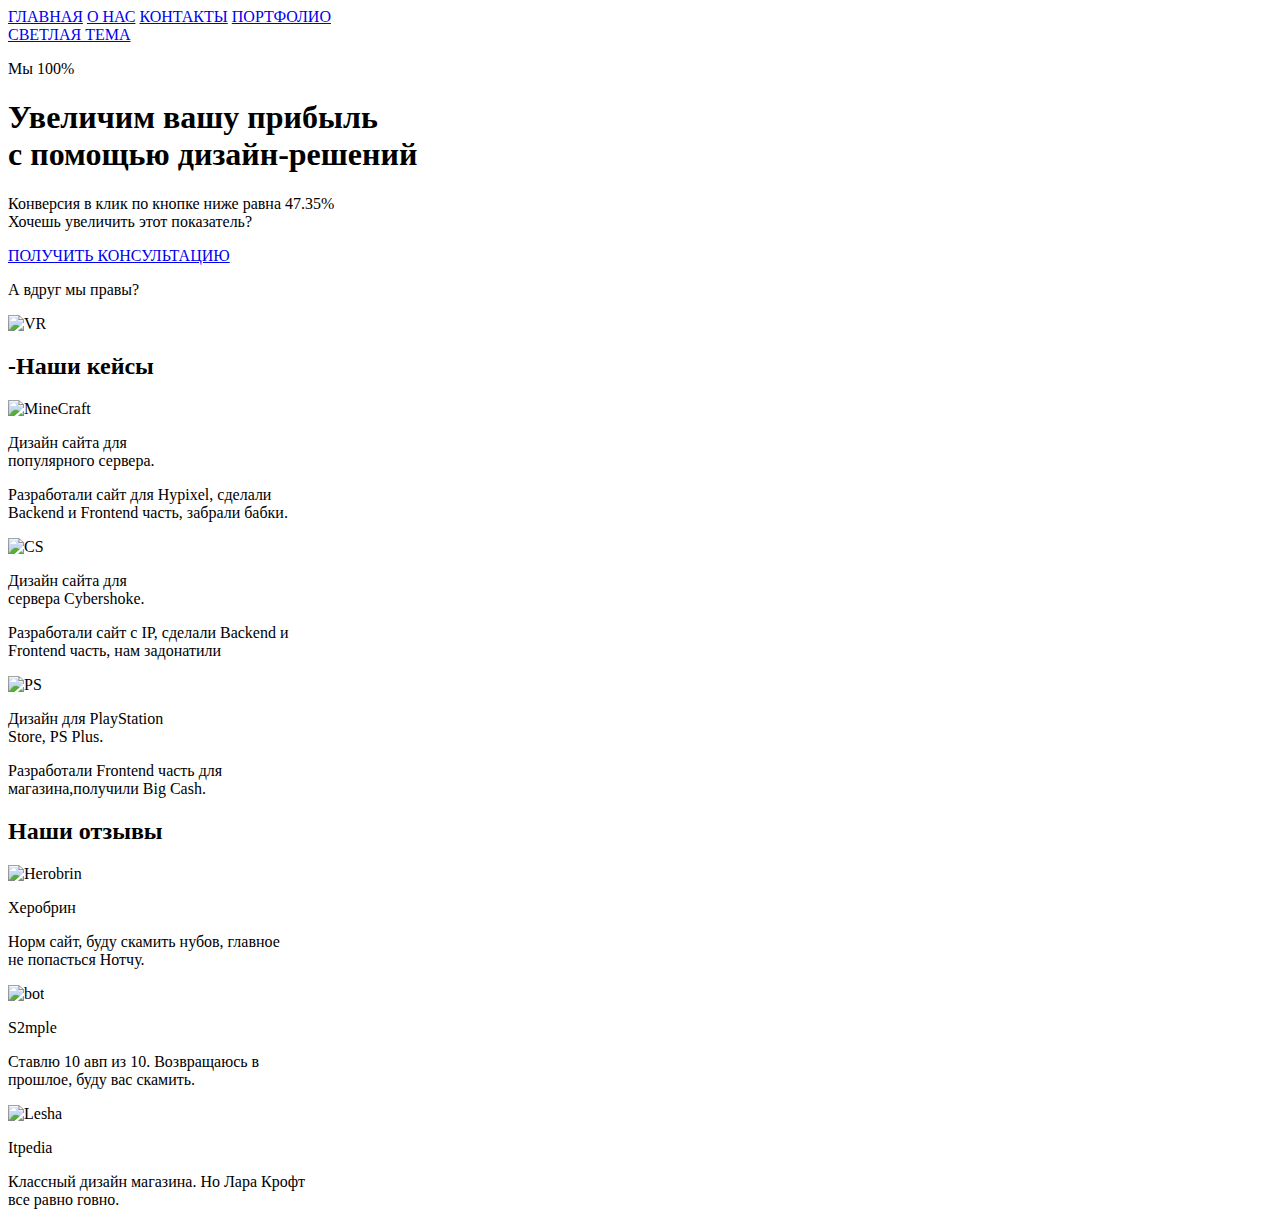
==== index.html @ b4ab96b1 "Add files via upload" ====
<!DOCTYPE html>
<html lang="en">
<head>
    <meta charset="UTF-8">
    <meta http-equiv="X-UA-Compatible" content="IE=edge">
    <meta name="viewport" content="width=device-width, initial-scale=1.0">
    <title>Document</title>
    <link rel="preconnect" href="https://fonts.googleapis.com">
<link rel="preconnect" href="https://fonts.gstatic.com" crossorigin>
<link href="https://fonts.googleapis.com/css2?family=Anonymous+Pro:wght@400;700&display=swap" rel="stylesheet">
<link rel="stylesheet" href="css/style.css">
</head>
<body>
    <div class="container">
        <header class="header">
            <div class="select">
                <div class="info">
                    <a href="#" class="ss" id="disbtn">ГЛАВНАЯ</a>
                    <a href="#" class="ss">О НАС</a>
                    <a href="#" class="ss">КОНТАКТЫ</a>
                    <a href="#" class="ss">ПОРТФОЛИО</a>
                </div>

                <div class="header-content">
                    <div class="button">
                        <a href="index2.html" class="knopka">СВЕТЛАЯ ТЕМА</a>
                    </div>
                </div>
            </div>
        </header>

        <section>
            <div class="content">
                <div class="select2">
                    <p class="we">Мы 100%</p>
                    <h1 class="reklama">Увеличим вашу прибыль <br> с помощью <span class="opa">дизайн-решений</span></h1>
                    <p class="proc">Конверсия в клик по кнопке ниже равна 47.35% <br> Хочешь увеличить этот показатель?</p>
                    <div class="bor">    
                        <a href="#" class="btn">ПОЛУЧИТЬ КОНСУЛЬТАЦИЮ</a>
                    </div>
                    <p class="wtf">А вдруг мы правы?</p>
                </div>
                
                <div class="anim">
                    <img src="img/giphy.gif" alt="VR">
                </div>
            </div>
        </section>

        <section>
            <div class="select3">
                <div class="block">
                    <h2 class="case1">-Наши кейсы</h2>
                    <img src="img/mine.png" alt="MineCraft" class="Herob" id="herob">
                    <p class="hype">Дизайн сайта для <br> популярного сервера.</p>
                    <p class="rab">Разработали сайт для Hypixel, сделали <br> Backend и Frontend часть, забрали бабки.</p>
                </div>

                <div class="block2">
                    <img src="img/cs.png" alt="CS" id="cs">
                    <p class="shok">Дизайн сайта для <br> сервера Cybershoke.</p>
                    <p class="bhop">Разработали сайт с IP, сделали Backend и <br> Frontend часть, нам задонатили</p>
                </div>

                <div class="block3">
                    <img src="img/ps.png" alt="PS" id="Play">
                    <p class="un">Дизайн для PlayStation <br> Store, PS Plus.</p>
                    <p class="cash">Разработали Frontend часть для <br> магазина,получили Big Cash.</p>
                </div>
            </div>
        </section>

        <footer>
            <div class="select4">
                <div class="foot1">
                    <h2 class="otz">Наши отзывы</h2>
                    <img src="img/her.svg" alt="Herobrin" class="herob2">
                    <p class="lol">Херобрин</p>
                    <p class="otz2">Норм сайт, буду скамить нубов, главное <br> не попасться Нотчу.</p>
                </div>

                <div class="foot2">
                    <img src="img/s1mple.svg" alt="bot" class="s1mpleo">
                    <p class="who">S2mple</p>
                    <p class="skam">Ставлю 10 авп из 10. Возвращаюсь в <br> прошлое, буду вас скамить.</p>
                </div>

                <div class="foot3">
                    <img src="img/hot tab.svg" alt="Lesha" class="ITpedia">
                    <p class="ITpedia2">Itpedia</p>
                    <p class="ITpedia3">Классный дизайн магазина. Но Лара Крофт <br> все равно говно.</p>
                </div>
            </div>
        </footer>
    </div>
    <script src="https://code.jquery.com/jquery-3.6.0.slim.min.js"></script>
    <script src="js/script.js"></script>
</body>
</html>
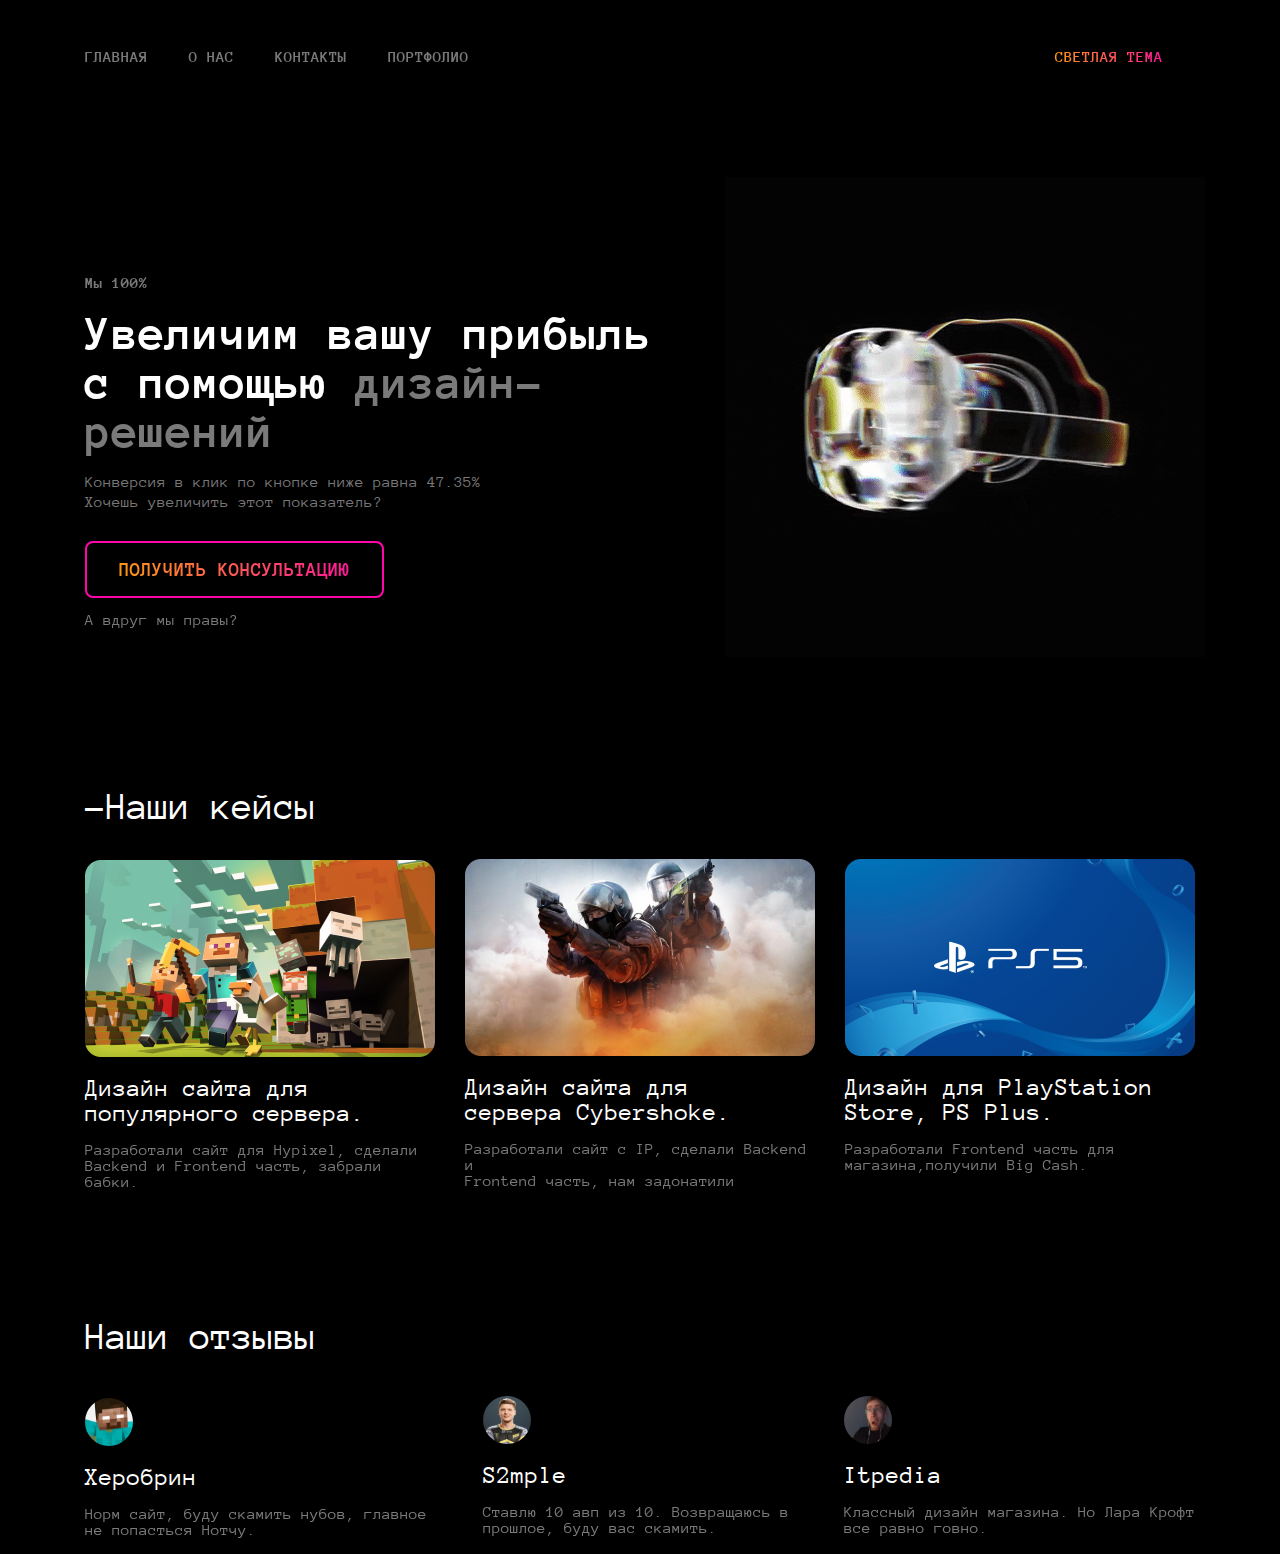
==== commit 9cfbd855: "Update index.html" ====
--- a/index.html
+++ b/index.html
@@ -8,7 +8,7 @@
     <link rel="preconnect" href="https://fonts.googleapis.com">
 <link rel="preconnect" href="https://fonts.gstatic.com" crossorigin>
 <link href="https://fonts.googleapis.com/css2?family=Anonymous+Pro:wght@400;700&display=swap" rel="stylesheet">
-<link rel="stylesheet" href="css/style.css">
+<link rel="stylesheet" href="style.css">
 </head>
 <body>
     <div class="container">
@@ -42,7 +42,7 @@
                 </div>
                 
                 <div class="anim">
-                    <img src="img/giphy.gif" alt="VR">
+                    <img src="giphy.gif" alt="VR">
                 </div>
             </div>
         </section>
@@ -51,19 +51,19 @@
             <div class="select3">
                 <div class="block">
                     <h2 class="case1">-Наши кейсы</h2>
-                    <img src="img/mine.png" alt="MineCraft" class="Herob" id="herob">
+                    <img src="mine.png" alt="MineCraft" class="Herob" id="herob">
                     <p class="hype">Дизайн сайта для <br> популярного сервера.</p>
                     <p class="rab">Разработали сайт для Hypixel, сделали <br> Backend и Frontend часть, забрали бабки.</p>
                 </div>
 
                 <div class="block2">
-                    <img src="img/cs.png" alt="CS" id="cs">
+                    <img src="cs.png" alt="CS" id="cs">
                     <p class="shok">Дизайн сайта для <br> сервера Cybershoke.</p>
                     <p class="bhop">Разработали сайт с IP, сделали Backend и <br> Frontend часть, нам задонатили</p>
                 </div>
 
                 <div class="block3">
-                    <img src="img/ps.png" alt="PS" id="Play">
+                    <img src="ps.png" alt="PS" id="Play">
                     <p class="un">Дизайн для PlayStation <br> Store, PS Plus.</p>
                     <p class="cash">Разработали Frontend часть для <br> магазина,получили Big Cash.</p>
                 </div>
@@ -74,19 +74,19 @@
             <div class="select4">
                 <div class="foot1">
                     <h2 class="otz">Наши отзывы</h2>
-                    <img src="img/her.svg" alt="Herobrin" class="herob2">
+                    <img src="her.svg" alt="Herobrin" class="herob2">
                     <p class="lol">Херобрин</p>
                     <p class="otz2">Норм сайт, буду скамить нубов, главное <br> не попасться Нотчу.</p>
                 </div>
 
                 <div class="foot2">
-                    <img src="img/s1mple.svg" alt="bot" class="s1mpleo">
+                    <img src="s1mple.svg" alt="bot" class="s1mpleo">
                     <p class="who">S2mple</p>
                     <p class="skam">Ставлю 10 авп из 10. Возвращаюсь в <br> прошлое, буду вас скамить.</p>
                 </div>
 
                 <div class="foot3">
-                    <img src="img/hot tab.svg" alt="Lesha" class="ITpedia">
+                    <img src="hot tab.svg" alt="Lesha" class="ITpedia">
                     <p class="ITpedia2">Itpedia</p>
                     <p class="ITpedia3">Классный дизайн магазина. Но Лара Крофт <br> все равно говно.</p>
                 </div>
@@ -94,6 +94,6 @@
         </footer>
     </div>
     <script src="https://code.jquery.com/jquery-3.6.0.slim.min.js"></script>
-    <script src="js/script.js"></script>
+    <script src="script.js"></script>
 </body>
-</html>+</html>
--- a/style.css
+++ b/style.css
@@ -0,0 +1,356 @@
+body{
+    padding: 0;
+    margin: 0;
+    background-color: black;
+    font-family: 'Anonymous Pro', monospace;
+}
+
+* {
+    box-sizing: border-box;
+}
+
+header{
+    padding-bottom: 48px;
+}
+
+.header{
+    margin-top: 48px;
+}
+
+.knopka{
+    font-size: 16px;
+    line-height: 16px;
+    background: linear-gradient(90deg, #FFA800 0%, #FF07AB 100%);
+   /* Чтобы градиент был на самом тексте*/
+    -webkit-background-clip: text;
+    -webkit-text-fill-color: transparent;
+    font-weight: bold;
+}
+
+
+.ss{
+    opacity: .48;
+    font-size: 16px;
+    line-height: 16px;
+    font-weight: bold;
+}
+
+.select a{
+    text-decoration: none;
+    color: white;
+    padding: 16px;
+    font-weight: bold;
+}
+
+#disbtn{
+    padding: 16px 16px 16px 0px;
+}
+
+.select a:hover{
+    color: rgba(255, 255, 255, 0.808);
+}
+
+.button{
+    padding: 0px 16px 16px 16px;
+    transition: 0.72s;
+    margin-bottom: 48px;
+}
+
+.button:hover{
+    /* Чтобы при наведении кнопка увеличивалась */
+    transform: scale(1.08);
+    transition: 0.16s;
+}
+
+.container{
+    margin: 0 auto;
+    width: 1110px;
+}
+
+.select{
+    display: flex;
+    justify-content: space-between;
+}
+
+.select2{
+    margin-top: 80px;
+}
+
+
+.we{
+    color: white;
+    font-style: 20px;
+    font-weight: bold;
+    opacity: .48;
+    line-height: 20px;
+}
+
+.reklama{
+    color: white;
+    line-height: 49px;
+    font-size: 48.83px;
+    margin-top: 16px;
+    margin-bottom: 16px;
+}
+
+.proc{
+    color: white;
+    font-weight: 400px;
+    line-height: 20px;
+    font-style: 20px;
+    color: rgba(255, 255, 255, 0.48);
+    margin-bottom: 48px;
+}
+
+.wtf{
+    color: white;
+    margin-top: 32px;
+}
+
+.opa{
+    opacity: .48;
+}
+
+.btn{
+    padding: 16px 32px;
+    line-height: 20px;
+    font-size: 20px;
+    font-weight: bold;
+    width: 294px;
+    height: 52px;
+    border-radius: 8px;
+    background: linear-gradient(90deg, #FFA800 0%, #FF07AB 100%);
+   /* Чтобы градиент был на самом тексте*/
+    -webkit-background-clip: text;
+    -webkit-text-fill-color: transparent;
+    border:2px solid #FF07AB;
+    transition: 0.72s;
+}
+
+.bor:hover{
+    /* Чтобы при наведении кнопка увеличивалась */
+    transform: scale(1.01);
+    transition: 0.16s;
+}
+
+
+.select2 a{
+    text-decoration: none;
+    color: white;
+}
+
+.wtf{
+    font-size: 16px;
+    line-height: 16px;
+    opacity: .48;
+}
+
+.content{
+    display: flex;
+    justify-content: space-between;
+}
+
+.anim{
+    width: 470px;
+    height: 424px;  
+}
+
+.select3{
+    margin-top: 112px;
+    color:white;
+    display: flex;
+}
+
+.case1{
+    font-size: 39.06px;
+    line-height: 39px;
+    font-weight: 400;
+}
+
+.herob{
+    margin-top: 32px;
+}
+
+.hype{
+    font-size: 25px;
+    line-height: 25px;
+    font-weight: 400;
+    margin-top: 16px;
+    margin-bottom: 8px;
+}
+
+.rab{
+    font-size: 16px;
+    line-height: 16px;
+    font-weight: 400;
+    opacity: .48;
+}
+
+.block2{
+    margin-top: 103px;
+    margin-left: 30px;
+}
+
+.shok{
+    font-size: 25px;
+    line-height: 25px;
+    font-weight: 400;
+    margin-top: 16px;
+    margin-bottom: 8px;
+}
+
+.bhop{
+    font-size: 16px;
+    line-height: 16px;
+    font-weight: 400;
+    opacity: .48;
+}
+.un{
+    font-size: 25px;
+    line-height: 25px;
+    font-weight: 400;
+    margin-top: 16px;
+    margin-bottom: 8px;
+}
+
+.cash{
+    font-size: 16px;
+    line-height: 16px;
+    font-weight: 400;
+    opacity: .48;
+}
+
+.block3{
+    margin-top: 103px;
+    margin-left: 30px;
+}
+
+.select3 img{
+    transition: 0.72s;
+}
+
+.select3 img:hover{
+    transform: scale(1.08);
+    transition: 0.16s;
+}
+
+.select4{
+    color: white;
+    display: flex;
+    justify-content: space-between;
+    margin-top: 80px;
+}
+
+.otz{
+    font-size: 39.06px;
+    line-height: 39px;
+    font-weight: 400;
+}
+
+.lol{
+    font-size: 25px;
+    line-height: 25px;
+    font-weight: 400;
+    margin-top: 16px;
+    margin-bottom: 8px;
+}
+
+.otz2{
+    font-size: 16px;
+    line-height: 16px;
+    font-weight: 400;
+    opacity: .48;
+}
+
+.herob2{
+    margin-top: 8px;
+}
+
+.select4{
+    margin-top: 80px;
+    display: flex;
+}
+
+.foot2{
+    margin-top: 110px;
+    margin-left: 30px;
+}
+
+.who{
+    font-size: 25px;
+    line-height: 25px;
+    font-weight: 400;
+    margin-top: 16px;
+    margin-bottom: 8px;
+}
+
+.skam{
+    font-size: 16px;
+    line-height: 16px;
+    font-weight: 400;
+    opacity: .48;
+}
+
+.foot3{
+    margin-top: 110px;
+    margin-left: 30px;
+}
+
+.ITpedia2{
+    font-size: 25px;
+    line-height: 25px;
+    font-weight: 400;
+    margin-top: 16px;
+    margin-bottom: 8px;
+}
+
+.ITpedia3{
+    font-size: 16px;
+    line-height: 16px;
+    font-weight: 400;
+    opacity: .48;
+}
+
+.select4 img{
+    transition: 0.72s;
+}
+
+.select4 img:hover{
+    transform: scale(1.08);
+    transition: 0.16s;
+}
+
+.select3 img{
+    cursor: pointer;
+}
+
+
+/* Адаптив */
+
+
+@media (max-width:1135px){
+    .container{
+        display: block;
+         width: 990px;
+         margin-left: 5%;
+    }
+    .select3{
+        display: block;
+    }
+
+    .block2{
+        margin-left: 50%;
+    }
+    .block3{
+        margin-left: 0px;
+    }
+    .foot1, .foot2, .foot3{
+        width: 100%;
+    }
+    .lol, .who, .ITpedia2{
+        font-size: 32px;
+    }
+    .otz2, .skam, .ITpedia3{
+        font-size: 17px;
+    }
+}